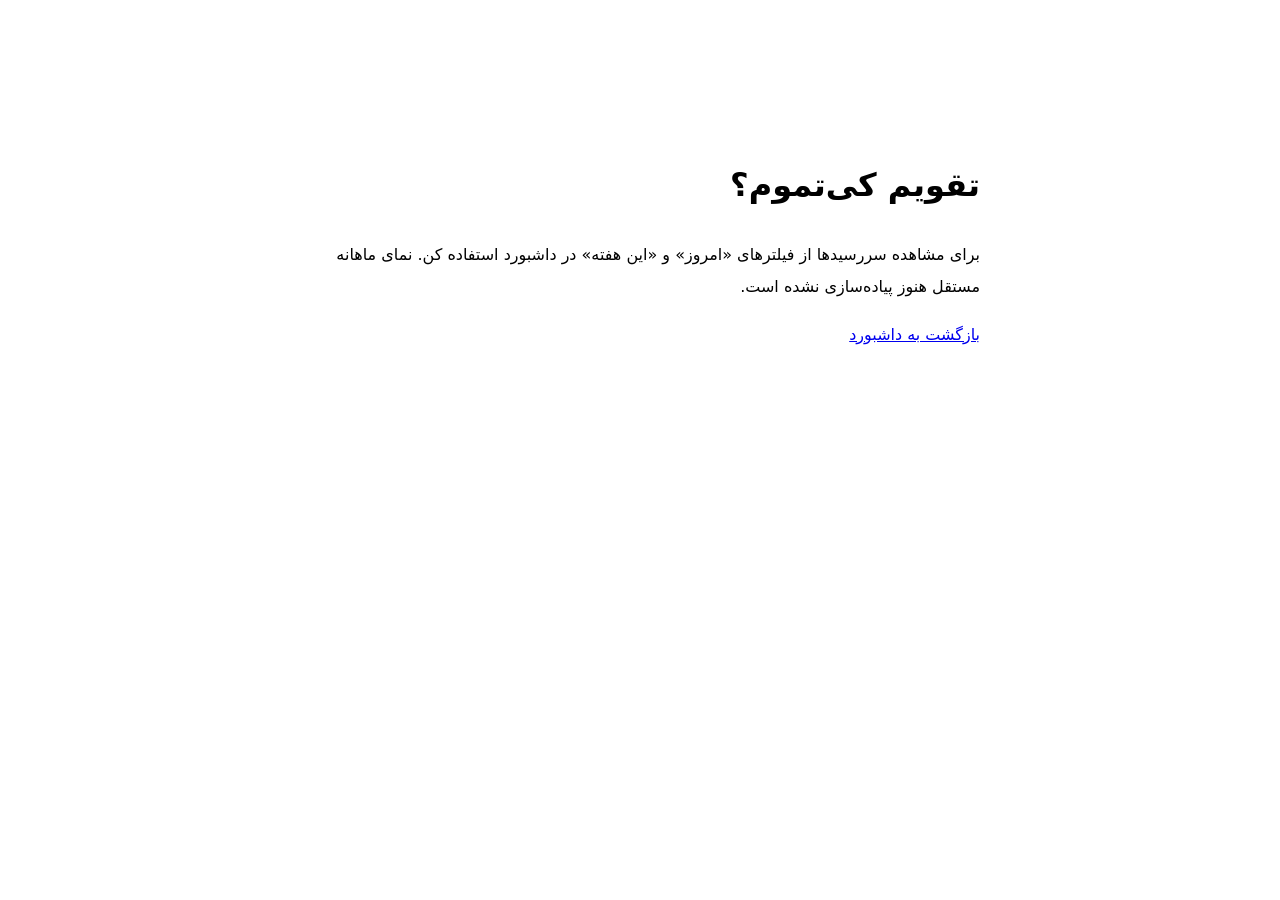
==== calendar.html @ 6f0370c8 "Add calendar information page" ====
<!doctype html><html lang="fa" dir="rtl"><meta charset="utf-8"><meta name="viewport" content="width=device-width,initial-scale=1"><title>تقویم | کی‌تموم؟</title><body style="font-family:system-ui;direction:rtl;max-width:680px;margin:12vh auto;padding:24px;line-height:2"><h1>تقویم کی‌تموم؟</h1><p>برای مشاهده سررسیدها از فیلترهای «امروز» و «این هفته» در داشبورد استفاده کن. نمای ماهانه مستقل هنوز پیاده‌سازی نشده است.</p><a href="./index.html">بازگشت به داشبورد</a></body></html>
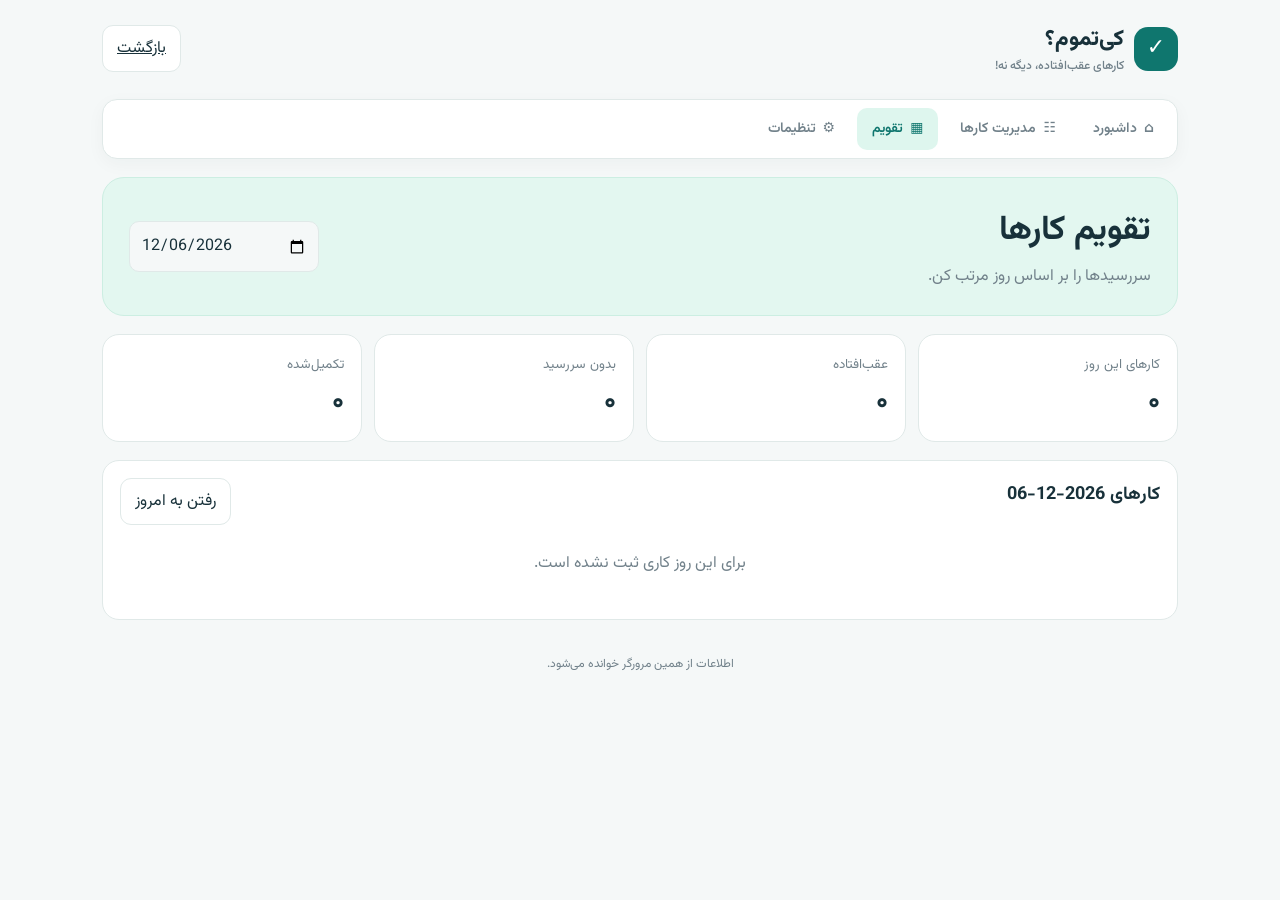
==== commit 0a7bdf30: "Build calendar page with shared toolbar" ====
--- a/calendar.html
+++ b/calendar.html
@@ -1 +1 @@
-<!doctype html><html lang="fa" dir="rtl"><meta charset="utf-8"><meta name="viewport" content="width=device-width,initial-scale=1"><title>تقویم | کی‌تموم؟</title><body style="font-family:system-ui;direction:rtl;max-width:680px;margin:12vh auto;padding:24px;line-height:2"><h1>تقویم کی‌تموم؟</h1><p>برای مشاهده سررسیدها از فیلترهای «امروز» و «این هفته» در داشبورد استفاده کن. نمای ماهانه مستقل هنوز پیاده‌سازی نشده است.</p><a href="./index.html">بازگشت به داشبورد</a></body></html>+<!doctype html><html lang="fa" dir="rtl"><head><meta charset="utf-8"><meta name="viewport" content="width=device-width,initial-scale=1"><title>تقویم | کی‌تموم؟</title><link rel="preconnect" href="https://fonts.googleapis.com"><link href="https://fonts.googleapis.com/css2?family=Vazirmatn:wght@400;500;600;700;800&display=swap" rel="stylesheet"><link rel="stylesheet" href="css/styles.css"><link rel="stylesheet" href="css/responsive.css"></head><body><div class="wrap"><header class="top"><a class="brand" href="index.html" style="text-decoration:none;color:inherit"><div class="logo">✓</div><div>کی‌تموم؟<div class="muted" style="font-size:12px;font-weight:500">کارهای عقب‌افتاده، دیگه نه!</div></div></a><a class="btn" href="index.html">بازگشت</a></header><nav class="toolbar" aria-label="نوار ابزار اصلی"><a class="tool-link" href="index.html">⌂ <span>داشبورد</span></a><a class="tool-link" href="index.html#tasks">☷ <span>مدیریت کارها</span></a><a class="tool-link active" href="calendar.html">▦ <span>تقویم</span></a><a class="tool-link" href="settings.html">⚙ <span>تنظیمات</span></a></nav><section class="hero"><div><h1>تقویم کارها</h1><p>سررسیدها را بر اساس روز مرتب کن.</p></div><input class="field" id="day" type="date" style="max-width:190px"></section><section class="stats"><div class="stat"><small>کارهای این روز</small><div class="num" id="selectedCount">۰</div></div><div class="stat"><small>عقب‌افتاده</small><div class="num" id="lateCount">۰</div></div><div class="stat"><small>بدون سررسید</small><div class="num" id="noDate">۰</div></div><div class="stat"><small>تکمیل‌شده</small><div class="num" id="completed">۰</div></div></section><section class="panel"><div class="row"><h2 id="heading">کارهای این روز</h2><button class="btn" id="today">رفتن به امروز</button></div><div id="list"></div></section><footer class="footer">اطلاعات از همین مرورگر خوانده می‌شود.</footer></div><script src="js/calendar.js" defer></script></body></html>
--- a/css/styles.css
+++ b/css/styles.css
@@ -0,0 +1,7 @@
+
+:root{--bg:#f5f8f8;--card:#fff;--text:#18313a;--muted:#71818a;--line:#e0e9e8;--primary:#0f766e;--soft:#def6ee;--warn:#fff0d2;--bad:#fde8e7}*{box-sizing:border-box}body{margin:0;background:var(--bg);color:var(--text);font-family:Vazirmatn,system-ui,sans-serif}body.dark{--bg:#101a20;--card:#19272e;--text:#e8f1f3;--muted:#a3b3ba;--line:#304149;--soft:#173e39;--warn:#49391c;--bad:#482b2b}button,input,textarea,select{font:inherit}button{cursor:pointer}.wrap{max-width:1120px;margin:auto;padding:22px}.top,.row{display:flex;align-items:center;justify-content:space-between;gap:12px}.top{margin-bottom:24px}.brand{font-size:22px;font-weight:800;display:flex;align-items:center;gap:10px}.logo{background:var(--primary);color:white;border-radius:14px;width:44px;height:44px;display:grid;place-items:center}.muted{color:var(--muted)}.btn{border:1px solid var(--line);border-radius:11px;padding:10px 14px;background:var(--card);color:var(--text)}.primary{background:var(--primary);color:white;border-color:var(--primary);font-weight:700}.hero{padding:26px;border-radius:22px;background:#e3f7f0;border:1px solid #cceee2;display:flex;justify-content:space-between;align-items:center;gap:15px;margin-bottom:18px}.dark .hero{background:#193b36;border-color:var(--line)}h1{font-size:clamp(24px,4vw,34px);margin:0 0 7px}h2{font-size:18px;margin:0 0 14px}.hero p{margin:0;color:var(--muted)}.stats{display:grid;grid-template-columns:repeat(4,1fr);gap:12px;margin-bottom:18px}.stat,.panel,.task{background:var(--card);border:1px solid var(--line);border-radius:17px;padding:17px}.stat small{color:var(--muted)}.num{font-size:27px;font-weight:800;margin-top:4px}.layout{display:grid;grid-template-columns:1.4fr 1fr;gap:17px}.panel{margin-bottom:17px}.field{width:100%;background:var(--bg);color:var(--text);border:1px solid var(--line);border-radius:10px;padding:11px;outline-color:var(--primary)}label{font-size:13px;display:block;margin:0 0 5px}.form{display:grid;grid-template-columns:1fr 1fr;gap:10px}.wide{grid-column:1/-1}.tools{display:flex;gap:8px;margin:12px 0}.tools input{flex:1;min-width:0}.task{padding:14px;margin-top:10px}.tasktitle{font-weight:700;overflow-wrap:anywhere}.task.done .tasktitle{text-decoration:line-through;color:var(--muted)}.pill{display:inline-block;background:var(--soft);color:var(--primary);border-radius:20px;padding:3px 9px;font-size:12px;margin:7px 4px 0 0}.warn{background:var(--warn);color:#986600}.bad{background:var(--bad);color:#b42318}.meta{font-size:12px;color:var(--muted);margin-top:7px}.steps{padding-right:20px}.steps li{margin:6px 0}.actions{display:flex;gap:6px;flex-wrap:wrap;margin-top:12px}.actions button{font-size:12px;padding:6px 9px}.progress{height:6px;background:var(--line);border-radius:8px;overflow:hidden;margin-top:9px}.progress span{height:100%;display:block;background:var(--primary)}.empty{text-align:center;color:var(--muted);padding:26px}.notice{display:none;padding:10px;background:var(--soft);color:var(--primary);border-radius:10px;margin-bottom:10px}.footer{text-align:center;font-size:12px;color:var(--muted);padding:18px} @media(max-width:760px){.wrap{padding:13px}.hero{align-items:flex-start;flex-direction:column;padding:20px}.stats{grid-template-columns:repeat(2,1fr);gap:8px}.layout{grid-template-columns:1fr}.form{grid-template-columns:1fr}.wide{grid-column:auto}.panel,.stat{padding:13px}.brand{font-size:19px}.tools{flex-direction:column}} 
+
+.toolbar{position:sticky;top:8px;z-index:10;display:flex;align-items:center;gap:7px;background:var(--card);border:1px solid var(--line);border-radius:15px;padding:8px;margin:0 0 18px;box-shadow:0 5px 18px #18313a0a}
+.tool-link{display:flex;align-items:center;justify-content:center;gap:7px;text-decoration:none;color:var(--muted);font-size:14px;font-weight:600;padding:10px 15px;border-radius:10px;transition:background .18s,color .18s}
+.tool-link:hover,.tool-link.active{background:var(--soft);color:var(--primary)}
+.tool-link:focus-visible,button:focus-visible,a:focus-visible,input:focus-visible,select:focus-visible,textarea:focus-visible{outline:3px solid #38bdf8;outline-offset:2px}
--- a/css/responsive.css
+++ b/css/responsive.css
@@ -0,0 +1,2 @@
+@media(max-width:760px){.toolbar{position:sticky;top:4px;display:grid;grid-template-columns:repeat(4,minmax(0,1fr));gap:3px;padding:5px}.tool-link{flex-direction:column;gap:3px;padding:8px 2px;font-size:11px}.tool-link span{white-space:nowrap}.top{align-items:flex-start}.top .row{flex-wrap:wrap;justify-content:flex-end}.top .btn{font-size:12px;padding:8px}.stats{grid-template-columns:repeat(2,1fr)}.layout{grid-template-columns:1fr}}
+@media(min-width:761px){.toolbar{max-width:100%}}
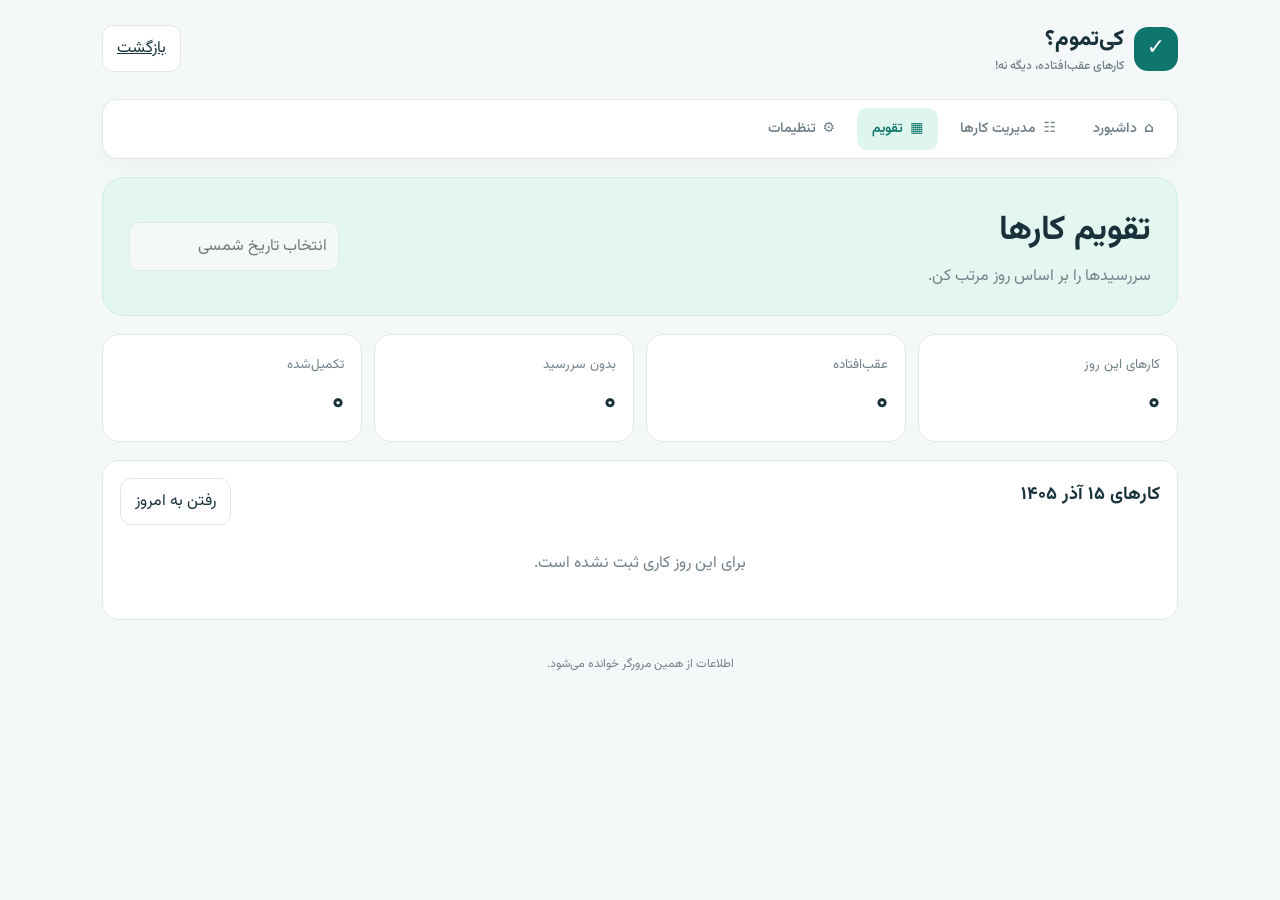
==== commit 90c77aa6: "افزودن انتخاب‌گر شمسی به صفحه تقویم" ====
--- a/calendar.html
+++ b/calendar.html
@@ -1 +1 @@
-<!doctype html><html lang="fa" dir="rtl"><head><meta charset="utf-8"><meta name="viewport" content="width=device-width,initial-scale=1"><title>تقویم | کی‌تموم؟</title><link rel="preconnect" href="https://fonts.googleapis.com"><link href="https://fonts.googleapis.com/css2?family=Vazirmatn:wght@400;500;600;700;800&display=swap" rel="stylesheet"><link rel="stylesheet" href="css/styles.css"><link rel="stylesheet" href="css/responsive.css"></head><body><div class="wrap"><header class="top"><a class="brand" href="index.html" style="text-decoration:none;color:inherit"><div class="logo">✓</div><div>کی‌تموم؟<div class="muted" style="font-size:12px;font-weight:500">کارهای عقب‌افتاده، دیگه نه!</div></div></a><a class="btn" href="index.html">بازگشت</a></header><nav class="toolbar" aria-label="نوار ابزار اصلی"><a class="tool-link" href="index.html">⌂ <span>داشبورد</span></a><a class="tool-link" href="index.html#tasks">☷ <span>مدیریت کارها</span></a><a class="tool-link active" href="calendar.html">▦ <span>تقویم</span></a><a class="tool-link" href="settings.html">⚙ <span>تنظیمات</span></a></nav><section class="hero"><div><h1>تقویم کارها</h1><p>سررسیدها را بر اساس روز مرتب کن.</p></div><input class="field" id="day" type="date" style="max-width:190px"></section><section class="stats"><div class="stat"><small>کارهای این روز</small><div class="num" id="selectedCount">۰</div></div><div class="stat"><small>عقب‌افتاده</small><div class="num" id="lateCount">۰</div></div><div class="stat"><small>بدون سررسید</small><div class="num" id="noDate">۰</div></div><div class="stat"><small>تکمیل‌شده</small><div class="num" id="completed">۰</div></div></section><section class="panel"><div class="row"><h2 id="heading">کارهای این روز</h2><button class="btn" id="today">رفتن به امروز</button></div><div id="list"></div></section><footer class="footer">اطلاعات از همین مرورگر خوانده می‌شود.</footer></div><script src="js/calendar.js" defer></script></body></html>+<!doctype html><html lang="fa" dir="rtl"><head><meta charset="utf-8"><meta name="viewport" content="width=device-width,initial-scale=1"><title>تقویم | کی‌تموم؟</title><link rel="preconnect" href="https://fonts.googleapis.com"><link href="https://fonts.googleapis.com/css2?family=Vazirmatn:wght@400;500;600;700;800&display=swap" rel="stylesheet"><link rel="stylesheet" href="css/styles.css"><link rel="stylesheet" href="css/responsive.css"></head><body><div class="wrap"><header class="top"><a class="brand" href="index.html" style="text-decoration:none;color:inherit"><div class="logo">✓</div><div>کی‌تموم؟<div class="muted" style="font-size:12px;font-weight:500">کارهای عقب‌افتاده، دیگه نه!</div></div></a><a class="btn" href="index.html">بازگشت</a></header><nav class="toolbar" aria-label="نوار ابزار اصلی"><a class="tool-link" href="index.html">⌂ <span>داشبورد</span></a><a class="tool-link" href="index.html#tasks">☷ <span>مدیریت کارها</span></a><a class="tool-link active" href="calendar.html">▦ <span>تقویم</span></a><a class="tool-link" href="settings.html">⚙ <span>تنظیمات</span></a></nav><section class="hero"><div><h1>تقویم کارها</h1><p>سررسیدها را بر اساس روز مرتب کن.</p></div><div style="max-width:210px;width:100%"><input class="field" id="dayJalali" data-jalali-target="day" placeholder="انتخاب تاریخ شمسی" readonly><input type="hidden" id="day"></div></section><section class="stats"><div class="stat"><small>کارهای این روز</small><div class="num" id="selectedCount">۰</div></div><div class="stat"><small>عقب‌افتاده</small><div class="num" id="lateCount">۰</div></div><div class="stat"><small>بدون سررسید</small><div class="num" id="noDate">۰</div></div><div class="stat"><small>تکمیل‌شده</small><div class="num" id="completed">۰</div></div></section><section class="panel"><div class="row"><h2 id="heading">کارهای این روز</h2><button class="btn" id="today">رفتن به امروز</button></div><div id="list"></div></section><footer class="footer">اطلاعات از همین مرورگر خوانده می‌شود.</footer></div><script src="js/jalali-picker.js" defer></script><script src="js/calendar.js" defer></script></body></html>
